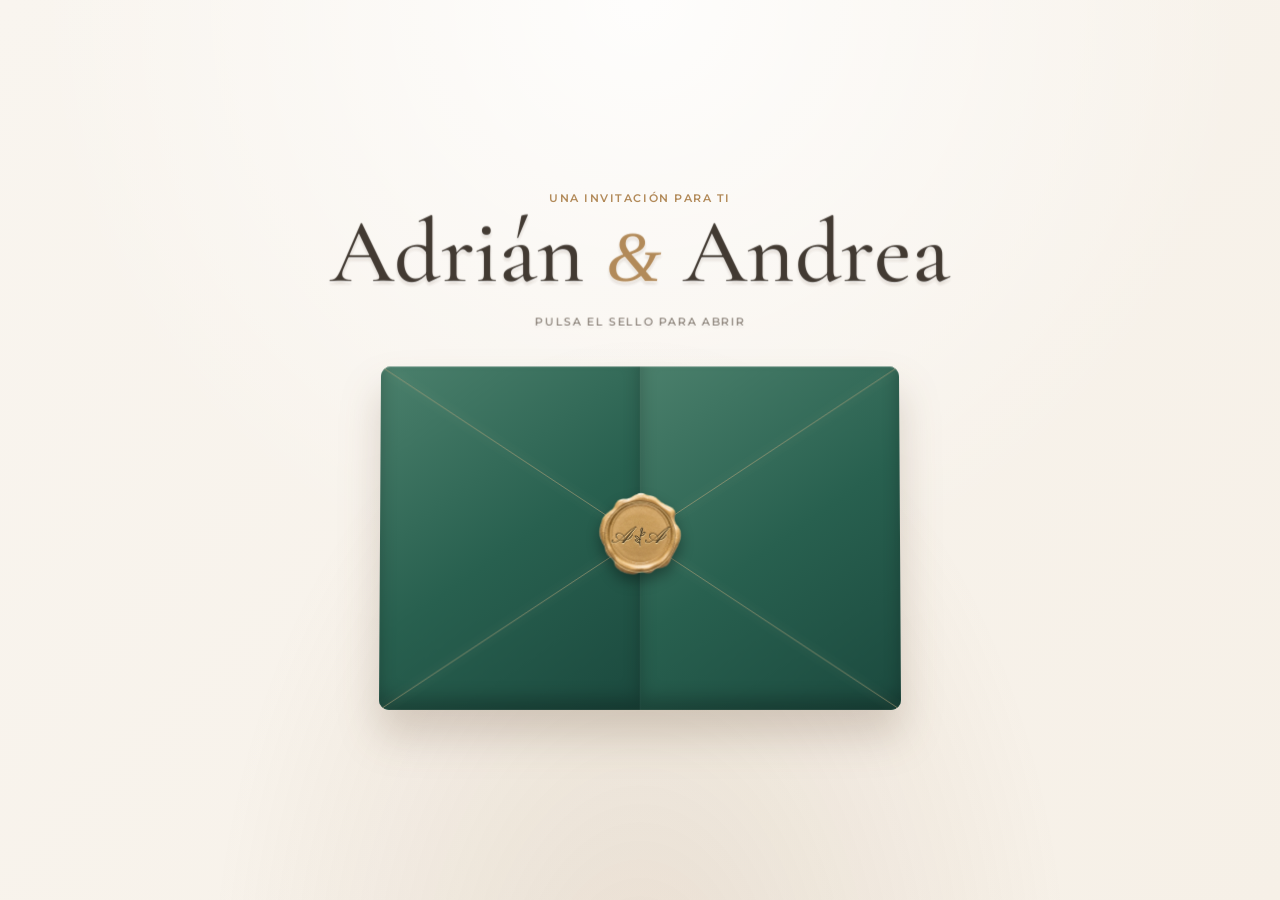
==== index.html @ 5a6606f4 "Invitación final con fotos no actualizadas. QR de fotos puesto" ====
<!doctype html>
<html lang="es">
<head>
  <meta charset="utf-8">
  <meta name="viewport" content="width=device-width, initial-scale=1">
  <meta name="theme-color" content="#f6f0e7">
  <title>Adrián &amp; Andrea · 6 de marzo de 2027</title>
  <link rel="preconnect" href="https://fonts.googleapis.com">
  <link rel="preconnect" href="https://fonts.gstatic.com" crossorigin>
  <link href="https://fonts.googleapis.com/css2?family=Cormorant+Garamond:ital,wght@0,400;0,500;0,600;0,700;1,500&family=Great+Vibes&family=Montserrat:wght@400;500;600&family=Pinyon+Script&display=swap" rel="stylesheet">
  <link rel="stylesheet" href="style.css">
</head>
<body>
  <main class="scene" id="scene">
    <header class="intro" aria-live="polite">
      <p class="eyebrow">Una invitación para ti</p>
      <h1>Adrián <span>&amp;</span> Andrea</h1>
      <p class="instruction" id="instruction">Pulsa el sello para abrir</p>
    </header>

    <!-- Carpeta de dos puertas: el sello es el control real de apertura. -->
    <div class="gatefold" id="envelope" aria-expanded="false" aria-label="Invitación de Adrián y Andrea">
      <article class="gate-card" aria-label="Invitación de boda">
        <p class="card-kicker">Nos casamos</p>
        <h2>Adrián <span>&amp;</span> Andrea</h2>
        <div class="card-rule" aria-hidden="true"></div>
        <p class="card-date">6 de marzo de 2027</p>
        <p class="card-note">Será un día muy especial<br>y nos encantará compartirlo contigo.</p>
      </article>

      <div class="gatefold-back" aria-hidden="true"></div>
      <div class="gate-door gate-door-left" aria-hidden="true">
        <svg class="gate-crease" viewBox="0 0 50 66" preserveAspectRatio="none">
          <path d="M0 0L50 33M0 66L50 33"></path>
        </svg>
      </div>
      <div class="gate-door gate-door-right" aria-hidden="true">
        <svg class="gate-crease" viewBox="0 0 50 66" preserveAspectRatio="none">
          <path d="M50 0L0 33M50 66L0 33"></path>
        </svg>
      </div>

      <button class="gate-seal" id="seal" type="button" aria-label="Romper el sello y abrir la invitación">
        <span class="seal-monogram" aria-label="A y A">
          <i>A</i>
          <svg class="seal-sprig" viewBox="0 0 24 32" aria-hidden="true">
            <path d="M12 29C10 20 13 10 16 3"></path>
            <path d="M12 20C7 20 5 17 4 14C8 14 10 16 12 20Z"></path>
            <path d="M13 14C18 14 20 11 20 8C16 8 14 10 13 14Z"></path>
            <path d="M11 25C7 25 5 23 4 20C8 20 10 22 11 25Z"></path>
            <path d="M14 9C12 6 13 3 15 1C17 4 16 7 14 9Z"></path>
          </svg>
          <i>A</i>
        </span>
      </button>
    </div>

    <button class="continue-button" id="continueButton" type="button" hidden>
      Ver invitación
    </button>
  </main>

  <!-- Contenido que aparece al terminar la apertura del sobre. -->
  <section class="details" id="details" hidden aria-hidden="true">
    <div class="details-photo-background" aria-hidden="true"></div>
    <header class="details-heading">
      <p class="section-kicker">6 de marzo de 2027</p>
      <h2>Nos har&iacute;a muy felices<br>compartir este d&iacute;a contigo</h2>
    </header>

    <section class="countdown-section" aria-label="Cuenta atr&aacute;s para la boda">
      <p class="section-kicker">Cuenta atr&aacute;s</p>
      <div class="countdown">
        <div><strong id="days">000</strong><span>d&iacute;as</span></div>
        <div><strong id="hours">00</strong><span>horas</span></div>
        <div><strong id="minutes">00</strong><span>minutos</span></div>
        <div><strong id="seconds">00</strong><span>segundos</span></div>
      </div>
    </section>

    <section class="event-section">
      <p class="section-kicker">El gran d&iacute;a</p>
      <h2>Un s&aacute;bado para recordar</h2>
      <ol class="timeline">
        <li><time>12:00</time><div><h3>Llegada de invitados</h3><p>Os recomendamos estar en el santuario con tiempo.</p></div></li>
        <li><time>12:30</time><div><h3>Ceremonia</h3><p>Santuario Nuestra Se&ntilde;ora de la Caridad, Illescas.</p></div></li>
        <li><time>14:00</time><div><h3>C&oacute;ctel y banquete</h3><p>Complejo Par&iacute;s, Illescas.</p></div></li>
        <li><time>22:00</time><div><h3>Fin de la celebraci&oacute;n</h3><p>Nos llevamos los mejores recuerdos.</p></div></li>
      </ol>
    </section>

    <section class="locations-section">
      <p class="section-kicker">D&oacute;nde nos vemos</p>
      <div class="location-grid">
        <article class="location-card">
          <span class="location-number">01</span>
          <h3>Ceremonia</h3>
          <p class="place">Santuario Nuestra Se&ntilde;ora de la Caridad</p>
          <p>C. Cardenal Cisneros, 3<br>45200 Illescas, Toledo</p>
          <a href="https://www.google.com/maps/place//data=!4m2!3m1!1s0xd41f11e8f13045d:0x89c8876a5970e82?sa=X&amp;ved=1t:8290&amp;ictx=111" target="_blank" rel="noopener noreferrer">Abrir en Google Maps <span aria-hidden="true">&rarr;</span></a>
        </article>
        <article class="location-card">
          <span class="location-number">02</span>
          <h3>C&oacute;ctel y banquete</h3>
          <p class="place">Complejo Par&iacute;s</p>
          <p>Ctra. Ugena, 8<br>45200 Illescas, Toledo</p>
          <a href="https://www.google.com/maps/place//data=!4m2!3m1!1s0xd41f1187c5673e5:0x2c06077ec1d171f0?sa=X&amp;ved=1t:8290&amp;ictx=111" target="_blank" rel="noopener noreferrer">Abrir en Google Maps <span aria-hidden="true">&rarr;</span></a>
        </article>
      </div>
    </section>

    <section class="stay-section">
      <p class="section-kicker">Para quedaros a dormir</p>
      <h2>El Complejo Par&iacute;s dispone de habitaciones</h2>
      <p>Si quer&eacute;is reservar, contactad directamente con el complejo e indicad que es para la boda de Adri&aacute;n y Andrea.</p>
    </section>

    <section class="rsvp-section">
      <p class="section-kicker">Confirmaci&oacute;n</p>
      <h2>&iquest;Contamos contigo?</h2>
      <p>Conf&iacute;rmanos tu asistencia y cu&eacute;ntanos cualquier alergia, intolerancia o necesidad de alojamiento.</p>
      <div class="rsvp-actions">
        <a href="https://forms.gle/CFGc7kCzJxE1Vfrf6" target="_blank" rel="noopener noreferrer">Confirmar asistencia <span aria-hidden="true">&rarr;</span></a>
      </div>
    </section>

    <section class="album-section" aria-label="&Aacute;lbum de fotos">
      <p class="section-kicker">&Aacute;lbum de fotos</p>
      <h2>Inmortalicemos cada momento</h2>
      <p class="album-lead">Escanea el c&oacute;digo o pulsa sobre &eacute;l para subir las fotos y v&iacute;deos que hagas durante la boda. Nos har&aacute; much&iacute;sima ilusi&oacute;n verlos.</p>
      <div class="album-camera" aria-hidden="true">
        <svg viewBox="0 0 64 48" role="img">
          <path d="M12 12h10l4-6h12l4 6h10a6 6 0 0 1 6 6v20a6 6 0 0 1-6 6H12a6 6 0 0 1-6-6V18a6 6 0 0 1 6-6Z"></path>
          <circle cx="32" cy="28" r="11"></circle>
          <path d="M32 34s-6.5-3.9-6.5-8.1c0-2 1.4-3.6 3.4-3.6c1.3 0 2.5.7 3.1 1.8c.7-1.1 1.8-1.8 3.2-1.8c1.9 0 3.3 1.6 3.3 3.6C38.5 30.1 32 34 32 34Z"></path>
        </svg>
      </div>
      <a class="album-qr" href="https://event.pics/FEAFeHmXrBQZ" target="_blank" rel="noopener noreferrer">
        <img src="assets/eventpics-qr.svg" alt="C&oacute;digo QR para subir fotos al &aacute;lbum de la boda">
      </a>
      <a class="album-link" href="https://event.pics/FEAFeHmXrBQZ" target="_blank" rel="noopener noreferrer">Abrir &aacute;lbum de fotos <span aria-hidden="true">&rarr;</span></a>
    </section>

    <footer class="details-footer">Adri&aacute;n <span>&amp;</span> Andrea</footer>
  </section>

  <script src="script.js"></script>
</body>
</html>
---- style.css ----
/*
  Invitación Adrián & Andrea
  La tarjeta está por debajo de la parte frontal del sobre cuando está cerrado.
  Esto evita que se vea el texto antes de abrirlo.
*/

:root {
  --ink: #423a32;
  --muted: #7f756b;
  --paper: #fffdf8;
  --background: #f6f0e7;
  --envelope: #e8d8c2;
  --envelope-light: #f0e4d3;
  --envelope-shadow: #d6bea1;
  --gold: #b28a59;
  --seal: #965545;
}

* { box-sizing: border-box; }

html { min-height: 100%; }

body {
  min-width: 320px;
  min-height: 100vh;
  margin: 0;
  overflow-x: hidden;
  color: var(--ink);
  font-family: "Montserrat", sans-serif;
  background:
    radial-gradient(circle at 50% 0%, rgba(255, 255, 255, .85), transparent 38rem),
    linear-gradient(135deg, #f9f5ef, var(--background));
}

/* Luz ambiental para que la composición no parezca plana. */
body::before {
  position: fixed;
  z-index: -1;
  inset: 0;
  pointer-events: none;
  content: "";
  background: radial-gradient(ellipse at 50% 115%, rgba(151, 112, 72, .15), transparent 48%);
}

.scene {
  min-height: 100vh;
  display: grid;
  place-items: center;
  align-content: center;
  gap: 2.25rem;
  padding: 3rem 1.5rem;
  text-align: center;
  perspective: 1500px;
}

.intro {
  transform-style: preserve-3d;
  transition: opacity .35s ease, transform .35s ease;
}

.eyebrow,
.instruction,
.card-kicker,
.card-date {
  letter-spacing: .14em;
  text-transform: uppercase;
}

.eyebrow {
  margin: 0 0 .7rem;
  color: var(--gold);
  font-size: .68rem;
  font-weight: 600;
}

h1, h2 {
  margin: 0;
  font-family: "Cormorant Garamond", Georgia, serif;
  font-weight: 500;
}

h1 {
  font-size: clamp(3rem, 8vw, 5.6rem);
  line-height: .9;
  transform: translateZ(24px);
  text-shadow: 0 1px 0 rgba(255,255,255,.9), 0 3px 3px rgba(78, 55, 33, .15);
}

/* Una & más limpia que la variante muy caligráfica de Cormorant. */
h1 span, h2 span {
  color: var(--gold);
  font-family: Georgia, serif;
  font-size: .78em;
  font-style: italic;
  font-weight: 500;
}

.instruction {
  min-height: 1.2em;
  margin: 1.25rem 0 0;
  color: var(--muted);
  font-size: .69rem;
  font-weight: 500;
  transform: translateZ(16px);
  text-shadow: 0 1px 0 rgba(255,255,255,.8), 0 2px 3px rgba(78, 55, 33, .1);
}

/* ---------- Sobre ---------- */

.envelope {
  --width: min(82vw, 480px);
  position: relative;
  display: block;
  width: var(--width);
  height: calc(var(--width) * .63);
  margin: 0;
  padding: 0;
  border: 0;
  border-radius: 0 0 12px 12px;
  /* Cerrado, recorta la tarjeta para que no asome por debajo. */
  overflow: hidden;
  cursor: pointer;
  perspective: 1100px;
  transform-style: preserve-3d;
  background: transparent;
  filter: drop-shadow(0 22px 17px rgba(91, 67, 43, .19));
  transform: rotateX(3deg) rotateY(-2deg);
  transition: transform .75s cubic-bezier(.2, .8, .2, 1), filter .45s ease;
  -webkit-tap-highlight-color: transparent;
}

.envelope:focus-visible { outline: 3px solid var(--gold); outline-offset: 10px; }

.envelope-back,
.envelope-front,
.envelope-flap {
  position: absolute;
  inset: 0;
  display: block;
}

.envelope-back {
  z-index: 1;
  overflow: hidden;
  border-radius: 8px 8px 12px 12px;
  background: linear-gradient(145deg, #f3e7d7, var(--envelope));
  box-shadow: inset 0 2px 1px rgba(255,255,255,.72), inset 0 -9px 18px rgba(137, 96, 56, .08);
  transform: translateZ(-2px);
}

/* Tarjeta: se oculta detrás de los pliegues frontales. */
.invitation-card {
  position: absolute;
  z-index: 2;
  left: 7%;
  bottom: 6%;
  display: grid;
  place-items: center;
  width: 86%;
  height: 87%;
  padding: 1.4rem 1rem;
  overflow: hidden;
  border: 1px solid rgba(178, 138, 89, .36);
  border-radius: 3px;
  background: var(--paper);
  box-shadow: 0 8px 15px rgba(83, 59, 36, .16), inset 0 1px 0 rgba(255,255,255,.9);
  /* La parte restante queda dentro del sobre hasta el primer clic. */
  transform: translateY(40%) translateZ(10px);
  transition: transform 1.05s cubic-bezier(.2, .8, .2, 1), box-shadow 1s ease;
}

.invitation-card::before,
.invitation-card::after {
  position: absolute;
  width: 115px;
  height: 115px;
  border: 1px solid rgba(178, 138, 89, .15);
  border-radius: 50%;
  content: "";
}

.invitation-card::before { top: -85px; left: -77px; }
.invitation-card::after { right: -77px; bottom: -85px; }

.card-kicker { margin: 0; color: var(--gold); font-family: "Montserrat", sans-serif; font-size: .53rem; font-weight: 600; text-shadow: 0 1px 0 rgba(255,255,255,.9), 0 1px 2px rgba(105, 76, 43, .14); }
.invitation-card h2 { font-size: clamp(1.8rem, 5vw, 2.6rem); line-height: .9; text-shadow: 0 1px 0 white, 0 2px 2px rgba(74, 48, 26, .16); }
.card-rule { width: 42px; height: 1px; background: var(--gold); }
.card-date { margin: 0; font-family: "Montserrat", sans-serif; font-size: .54rem; color: var(--ink); font-weight: 600; text-shadow: 0 1px 0 white, 0 1px 2px rgba(74, 48, 26, .12); }
.card-note { margin: 0; color: var(--muted); font-family: "Cormorant Garamond", Georgia, serif; font-size: .9rem; line-height: 1.1; text-shadow: 0 1px 0 white, 0 1px 2px rgba(74, 48, 26, .12); }

/*
  La parte frontal es una pieza completa: los dos pliegues son decorativos.
  Así la tarjeta aparece rectangular al salir, sin el triángulo blanco central.
*/
.envelope-front {
  z-index: 4;
  overflow: hidden;
  border-radius: 0 0 12px 12px;
  background: linear-gradient(145deg, #eddfcc, var(--envelope));
  box-shadow: inset 0 2px 1px rgba(255,255,255,.55), inset 0 -8px 15px rgba(128, 88, 51, .08);
  transform: translateZ(3px);
}

.envelope-front::before,
.envelope-front::after {
  position: absolute;
  inset: 0;
  content: "";
}

.envelope-front::before {
  background: linear-gradient(145deg, #f8edde 0%, #ead6bd 54%, #d6b993 100%);
  clip-path: polygon(0 0, 50% 57%, 0 100%);
}

.envelope-front::after {
  background: linear-gradient(215deg, #f6e8d7 0%, #e8cfb0 54%, #d2b38d 100%);
  clip-path: polygon(100% 0, 50% 57%, 100% 100%);
}

.envelope-flap {
  z-index: 5;
  height: 58%;
  transform-origin: top center;
  transform: translateZ(5px) rotateX(0deg);
  border-radius: 8px 8px 0 0;
  background: linear-gradient(135deg, #f1e2d0, #e1cab0);
  box-shadow: inset 0 2px 1px rgba(255,255,255,.5), 0 5px 7px rgba(123, 82, 44, .08);
  clip-path: polygon(0 0, 100% 0, 50% 100%);
  transition: transform .75s cubic-bezier(.2, .8, .2, 1), z-index 0s linear .75s;
  backface-visibility: hidden;
}

.wax-seal {
  position: absolute;
  z-index: 6;
  left: 50%;
  top: 50%;
  display: grid;
  place-items: center;
  width: clamp(48px, 12vw, 64px);
  aspect-ratio: 1;
  border: 3px solid rgba(255, 231, 202, .32);
  border-radius: 49% 51% 47% 53% / 52% 44% 56% 48%;
  color: #ffe8cb;
  font-family: "Cormorant Garamond", Georgia, serif;
  font-size: clamp(1.1rem, 3vw, 1.45rem);
  font-weight: 600;
  line-height: .64;
  text-shadow: 0 1px 0 rgba(79, 30, 25, .4);
  background: radial-gradient(circle at 30% 25%, rgba(255, 205, 178, .42) 0 3%, transparent 17%), radial-gradient(circle at 68% 77%, rgba(86, 31, 27, .25) 0 4%, transparent 20%), radial-gradient(circle at 35% 24%, #ca806e, var(--seal) 57%, #74362f);
  box-shadow: 0 8px 10px rgba(73, 39, 30, .24), 0 2px 0 rgba(255, 211, 186, .32) inset, 0 -3px 4px rgba(78, 28, 24, .28);
  transform: translate(-50%, -5%) translateZ(12px);
  transition: opacity .25s ease, transform .45s cubic-bezier(.2, .8, .2, 1);
}

.wax-seal::before { position: absolute; inset: 6px; border: 1px dashed rgba(255, 229, 201, .38); border-radius: inherit; content: ""; }
.wax-seal span { position: relative; z-index: 1; display: block; font-family: Georgia, serif; font-size: .8em; font-style: italic; line-height: .56; }

/* ---------- Estado abierto ---------- */

.envelope.is-open { cursor: default; overflow: visible; }
.envelope.is-open .wax-seal {
  /* El lacre sigue presente: parece roto/desplazado, no desaparecido. */
  opacity: .88;
  transform: translate(-50%, -5%) translateZ(12px) scale(.78) rotate(-12deg);
  pointer-events: none;
}

/* La solapa se retira con discrecion para no competir con la carta. */
.envelope.is-open .envelope-flap {
  z-index: 1;
  height: 60%;
  opacity: .72;
  /* Solapa doblada hacia atras, visible a ambos lados de la carta. */
  clip-path: polygon(0 100%, 100% 100%, 50% 0);
  transform: translateY(-48%) translateZ(-2px);
  box-shadow: inset 0 -2px 1px rgba(255,255,255,.5), 0 -5px 9px rgba(123, 82, 44, .12);
}
.envelope.is-open .invitation-card {
  /* Solo asoma: la parte inferior continua dentro del sobre. */
  transform: translateY(-74%) translateZ(10px) scale(.88);
  transform-origin: bottom center;
  box-shadow: 0 20px 28px rgba(83, 59, 36, .2);
}

/* Al abrir, los nombres de portada dejan espacio a la invitación. */
.scene.is-opening .intro {
  opacity: 0;
  transform: translateY(-18px);
  pointer-events: none;
}

.scene.is-opening .envelope {
  transform: translateY(clamp(.5rem, 2vh, 1.25rem)) rotateX(1deg) rotateY(0deg);
}

.continue-button {
  padding: .9rem 1.35rem;
  border: 1px solid var(--gold);
  border-radius: 999px;
  color: var(--ink);
  font: 600 .66rem/1 "Montserrat", sans-serif;
  letter-spacing: .12em;
  text-transform: uppercase;
  cursor: pointer;
  background: rgba(255, 253, 248, .7);
  transition: color .2s ease, background .2s ease, transform .2s ease;
}

.continue-button:hover { color: white; background: var(--gold); transform: translateY(-2px); }
.continue-button:focus-visible { outline: 3px solid var(--gold); outline-offset: 4px; }

/* Al pulsar el botón final se puede volver a cerrar para repetir la animación. */
.scene.show-card .intro { opacity: 0; transform: translateY(-12px); pointer-events: none; }
.scene.show-card { gap: .4rem; }
.scene.show-card .envelope { transform: translateY(clamp(.5rem, 2vh, 1.25rem)) rotateX(1deg) scale(1.02); }

@media (hover: hover) {
  .envelope:hover {
    filter: drop-shadow(0 30px 22px rgba(91, 67, 43, .25));
    transform: translateY(-7px) rotateX(5deg) rotateY(-4deg);
  }

  .scene.is-opening .envelope:hover {
    transform: translateY(calc(clamp(.5rem, 2vh, 1.25rem) - 4px)) rotateX(2deg) rotateY(-1deg);
  }
}

@media (max-width: 520px) {
  .scene { gap: 1.8rem; padding: 2.4rem 1rem; }
  .instruction { margin-top: 1rem; }
  .invitation-card { padding: 1rem .6rem; }
  .card-note { font-size: .75rem; }
}

@media (prefers-reduced-motion: reduce) {
  *, *::before, *::after { scroll-behavior: auto !important; transition-duration: .01ms !important; animation-duration: .01ms !important; }
}

/* ---------- Invitación completa ---------- */

.details {
  --details-photo: url("assets/foto-prueba-playa.jpeg");
  --details-photo-position: center 62%;
  position: relative;
  isolation: isolate;
  width: min(100%, 980px);
  margin: 0 auto;
  padding: 4.5rem 1.5rem 2rem;
  color: #fffdf8;
  text-align: center;
  animation: details-in .7s ease both;
}

.details[hidden] { display: none; }

.details-photo-background {
  position: sticky;
  z-index: 0;
  top: 0;
  width: 100vw;
  height: 100svh;
  margin: 0 calc(50% - 50vw) -100svh;
  background-image:
    linear-gradient(to bottom, rgba(18, 30, 26, .56), rgba(18, 30, 26, .33) 34%, rgba(18, 30, 26, .72)),
    var(--details-photo);
  background-position: center, var(--details-photo-position);
  background-repeat: no-repeat;
  background-size: cover;
}

.details > :not(.details-photo-background) {
  position: relative;
  z-index: 1;
}

.details-heading,
.countdown-section,
.event-section,
.locations-section,
.stay-section,
.album-section,
.rsvp-section {
  margin: 0 auto;
  padding: clamp(3rem, 8vw, 6rem) 0;
}

.section-kicker {
  margin: 0 0 .9rem;
  color: #f2ddbd;
  font: 600 .65rem/1 "Montserrat", sans-serif;
  letter-spacing: .17em;
  text-transform: uppercase;
  text-shadow: 0 2px 6px rgba(0,0,0,.55);
}

.details h2 {
  font: 500 clamp(2.35rem, 7vw, 4.3rem)/.92 "Cormorant Garamond", Georgia, serif;
  text-shadow: 0 2px 10px rgba(0,0,0,.62);
}

.countdown-section {
  border-top: 1px solid rgba(255, 253, 248, .42);
  border-bottom: 1px solid rgba(255, 253, 248, .42);
}

.countdown {
  display: grid;
  grid-template-columns: repeat(4, 1fr);
  gap: .75rem;
  max-width: 720px;
  margin: 2.1rem auto 0;
}

.countdown div {
  padding: .5rem;
  border-right: 1px solid rgba(255, 253, 248, .35);
}

.countdown div:last-child { border-right: 0; }
.countdown strong { display: block; font: 500 clamp(2rem, 8vw, 4.4rem)/1 "Cormorant Garamond", Georgia, serif; text-shadow: 0 2px 8px rgba(0, 0, 0, .55); }
.countdown span { display: block; margin-top: .4rem; color: rgba(255,253,248,.82); font: 600 .58rem/1 "Montserrat", sans-serif; letter-spacing: .12em; text-transform: uppercase; }

.timeline {
  position: relative;
  max-width: 660px;
  margin: 2.6rem auto 0;
  padding: 0;
  text-align: left;
  list-style: none;
}

.timeline::before {
  position: absolute;
  top: 1.45rem;
  bottom: 1.45rem;
  left: 5.25rem;
  width: 1px;
  background: rgba(255,253,248,.48);
  content: "";
}

.timeline li {
  position: relative;
  display: grid;
  grid-template-columns: 4.2rem 1fr;
  gap: 2rem;
  padding: 0 0 2.4rem;
}

.timeline li:last-child { padding-bottom: 0; }
.timeline time { position: relative; z-index: 1; color: #f2ddbd; font: 600 .78rem/1 "Montserrat", sans-serif; letter-spacing: .08em; padding-top: .36rem; text-shadow: 0 2px 6px rgba(0,0,0,.55); }
.timeline time::after { position: absolute; top: .3rem; right: -1.44rem; width: .68rem; height: .68rem; border: 3px solid rgba(20, 34, 29, .85); border-radius: 50%; background: #f2ddbd; box-shadow: 0 2px 5px rgba(0, 0, 0, .38); content: ""; }
.timeline h3, .location-card h3 { margin: 0 0 .35rem; font: 500 clamp(1.6rem, 4vw, 2rem)/1 "Cormorant Garamond", Georgia, serif; }
.timeline p, .location-card p, .stay-section > p, .rsvp-section > p { margin: 0; color: rgba(255,253,248,.88); font: 400 1rem/1.55 "Cormorant Garamond", Georgia, serif; text-shadow: 0 2px 8px rgba(0,0,0,.55); }

.locations-section { max-width: 900px; }
.location-grid { display: grid; grid-template-columns: repeat(2, 1fr); gap: 1.25rem; margin-top: 2.2rem; }
.location-card {
  position: relative;
  overflow: hidden;
  min-height: 250px;
  padding: 2rem;
  border: 1px solid rgba(255,253,248,.38);
  border-radius: 5px;
  background: rgba(20, 34, 29, .42);
  box-shadow: 0 12px 24px rgba(0, 0, 0, .22), inset 0 1px 0 rgba(255,255,255,.22);
  text-align: left;
  transform: translateZ(8px);
}

.location-card::after { position: absolute; right: -2.5rem; bottom: -2.5rem; width: 9rem; height: 9rem; border: 1px solid rgba(178, 138, 89, .18); border-radius: 50%; content: ""; }
.location-number { display: block; margin-bottom: 2.2rem; color: var(--gold); font: 600 .62rem/1 "Montserrat", sans-serif; letter-spacing: .15em; }
.location-card .place { margin-bottom: .8rem; color: #fffdf8; font-size: 1.25rem; }
.location-card a { position: absolute; bottom: 2rem; color: #f2ddbd; font: 600 .62rem/1 "Montserrat", sans-serif; letter-spacing: .1em; text-decoration: none; text-transform: uppercase; }
.location-card a span { padding-left: .25rem; font-size: 1rem; }

.stay-section, .rsvp-section { max-width: 740px; }
.stay-section { border-top: 1px solid rgba(255,253,248,.42); }
.stay-section > p, .rsvp-section > p { max-width: 550px; margin: 1.4rem auto 0; font-size: 1.25rem; }

.rsvp-section { border-top: 1px solid rgba(255,253,248,.42); }
.rsvp-actions { display: flex; flex-wrap: wrap; justify-content: center; gap: .8rem; margin-top: 2rem; }
.rsvp-actions a { padding: 1rem 1.35rem; border: 1px solid #f2ddbd; border-radius: 999px; color: #fffdf8; font: 600 .69rem/1 "Montserrat", sans-serif; letter-spacing: .12em; text-decoration: none; transition: background .2s ease, color .2s ease, transform .2s ease; }
.rsvp-actions a:hover { color: #2f4e41; background: #f2ddbd; transform: translateY(-2px); }

.album-section {
  max-width: 650px;
  border-top: 1px solid rgba(255,253,248,.42);
}

.album-lead {
  max-width: 560px;
  margin: 1.35rem auto 1.5rem;
  color: rgba(255,253,248,.9);
  font: 400 1.22rem/1.45 "Cormorant Garamond", Georgia, serif;
  text-shadow: 0 2px 8px rgba(0,0,0,.55);
}

.album-camera {
  width: 58px;
  margin: 0 auto 1.25rem;
  color: #f2ddbd;
  filter: drop-shadow(0 2px 5px rgba(0,0,0,.45));
}

.album-camera svg {
  display: block;
  width: 100%;
  height: auto;
  fill: none;
  stroke: currentColor;
  stroke-linecap: round;
  stroke-linejoin: round;
  stroke-width: 2;
}

.album-qr {
  display: flex;
  width: fit-content;
  margin: 0 auto;
  padding: .9rem;
  border: 1px solid rgba(242,221,189,.9);
  border-radius: 1.25rem;
  background: rgba(250,246,238,.9);
  box-shadow: 0 15px 30px rgba(0,0,0,.22), inset 0 0 0 5px rgba(37,78,65,.12);
  backdrop-filter: blur(5px);
  transition: transform .2s ease, box-shadow .2s ease;
}

.album-qr:hover { transform: translateY(-3px) rotate(-1deg); box-shadow: 0 20px 34px rgba(0,0,0,.28), inset 0 0 0 5px rgba(37,78,65,.15); }
.album-qr img { display: block; width: min(52vw, 210px); height: auto; mix-blend-mode: multiply; }

.album-link {
  display: block;
  width: fit-content;
  margin: 1.4rem auto 0;
  padding: .92rem 1.15rem;
  border: 1px solid #f2ddbd;
  border-radius: 999px;
  color: #fffdf8;
  font: 600 .67rem/1 "Montserrat", sans-serif;
  letter-spacing: .12em;
  text-decoration: none;
  text-transform: uppercase;
  transition: background-color .2s ease, color .2s ease, transform .2s ease;
}

.album-link span { padding-left: .25rem; font-size: 1rem; }
.album-link:hover { background: #f2ddbd; color: #263328; transform: translateY(-2px); }

.details-footer { padding: 2rem 0 1rem; color: #fffdf8; font: 500 clamp(2.4rem, 7vw, 4rem)/1 "Cormorant Garamond", Georgia, serif; text-shadow: 0 2px 10px rgba(0,0,0,.58); }
.details-footer span { color: #f2ddbd; font-family: Georgia, serif; font-size: .75em; font-style: italic; }

@keyframes details-in { from { opacity: 0; transform: translateY(24px); } to { opacity: 1; transform: translateY(0); } }

@media (max-width: 600px) {
  .details { padding-inline: 1.15rem; }
  .countdown { gap: 0; }
  .countdown strong { font-size: 2.25rem; }
  .countdown span { font-size: .46rem; letter-spacing: .06em; }
  .timeline::before { left: 4.35rem; }
  .timeline li { grid-template-columns: 3.3rem 1fr; gap: 1.5rem; }
  .timeline time::after { right: -1.2rem; }
  .location-grid { grid-template-columns: 1fr; }
}

@media (min-aspect-ratio: 1/1) {
  .details {
    --details-photo: url("assets/foto-prueba-mirada.jpeg");
    --details-photo-position: center center;
  }
}

/* ---------- Nuevo sobre: carpeta de doble puerta ---------- */

.gatefold {
  --gate-width: min(84vw, 520px);
  position: relative;
  width: var(--gate-width);
  height: calc(var(--gate-width) * .66);
  margin: 0;
  perspective: 1400px;
  transform: rotateX(2deg);
  transform-style: preserve-3d;
  filter: drop-shadow(0 25px 20px rgba(86, 57, 32, .2));
  transition: transform .85s cubic-bezier(.2, .8, .2, 1), filter .45s ease;
}

.gatefold-back {
  position: absolute;
  z-index: 0;
  inset: 0;
  border: 1px solid rgba(220, 232, 215, .2);
  border-radius: 10px;
  background: linear-gradient(135deg, #3d7562, #173c33);
  box-shadow: inset 0 2px 1px rgba(255,255,255,.14), inset 0 -14px 20px rgba(0, 0, 0, .28);
}

.gate-card {
  position: absolute;
  z-index: 1;
  inset: 6.5%;
  display: grid;
  place-items: center;
  padding: 1.4rem 1rem;
  overflow: hidden;
  border: 1px solid rgba(178, 138, 89, .36);
  border-radius: 4px;
  background: var(--paper);
  box-shadow: 0 10px 16px rgba(77, 52, 29, .18), inset 0 1px 0 white;
  transform: translateZ(4px) scale(.96);
  transition: transform .9s cubic-bezier(.2, .8, .2, 1), box-shadow .9s ease;
}

.gate-card::before,
.gate-card::after {
  position: absolute;
  z-index: 0;
  top: 8%;
  bottom: 8%;
  width: 33%;
  height: auto;
  border: 0;
  border-radius: 0;
  opacity: .94;
  background-image: url("assets/botanical-sprigs.png");
  background-repeat: no-repeat;
  background-size: 200% 100%;
  content: "";
}

.gate-card::before { left: 0; background-position: left center; }
.gate-card::after { right: 0; background-position: right center; }
.gate-card .card-kicker { margin: 0; color: var(--gold); font: 600 .53rem/1 "Montserrat", sans-serif; letter-spacing: .14em; text-transform: uppercase; }
.gate-card > * { position: relative; z-index: 1; }
.gate-card h2 { width: 100%; margin: 0; font: 500 clamp(1.85rem, 4.8vw, 2.7rem)/.9 "Cormorant Garamond", Georgia, serif; text-shadow: 0 1px 0 white, 0 2px 2px rgba(74, 48, 26, .14); }
.gate-card .card-date { margin: 0; color: var(--ink); font: 600 .54rem/1 "Montserrat", sans-serif; letter-spacing: .14em; text-transform: uppercase; }
.gate-card .card-note { max-width: 68%; margin: 0; color: var(--muted); font: 400 1rem/1.1 "Cormorant Garamond", Georgia, serif; }

.gate-door {
  position: absolute;
  z-index: 2;
  top: 0;
  bottom: 0;
  width: 50%;
  overflow: hidden;
  backface-visibility: hidden;
  background: linear-gradient(145deg, #4b806c 0%, #28604f 52%, #1b493e 100%);
  box-shadow: inset 0 1px 1px rgba(255,255,255,.16), inset 0 -12px 17px rgba(0, 0, 0, .24);
  transition: transform .95s cubic-bezier(.2, .8, .2, 1), box-shadow .7s ease;
}

.gate-door::before {
  display: none;
}

.gate-crease {
  display: block;
  width: 100%;
  height: 100%;
  overflow: visible;
}

.gate-crease path {
  fill: none;
  stroke: rgba(192, 169, 126, .58);
  stroke-linecap: round;
  stroke-width: .18;
  filter: drop-shadow(0 0 1px rgba(240, 234, 211, .7));
}

.gate-door span {
  position: absolute;
  inset: 0;
  width: auto;
  height: auto;
  background: none;
  box-shadow: none;
  transform: none;
}

.gate-door span::before,
.gate-door span::after {
  position: absolute;
  top: 50%;
  height: 1px;
  content: "";
  background: rgba(192, 169, 126, .52);
  box-shadow: 0 0 1px rgba(240, 234, 211, .75);
}

.gate-door-left {
  left: 0;
  border-radius: 10px 0 0 10px;
  transform-origin: left center;
}

.gate-door-left span::before {
  right: 0;
  width: 123%;
  transform-origin: right center;
  transform: rotate(-33deg);
}

.gate-door-left span::after {
  right: 0;
  width: 126%;
  transform-origin: right center;
  transform: rotate(31deg);
}

.gate-door-right {
  right: 0;
  border-radius: 0 10px 10px 0;
  transform-origin: right center;
}

.gate-door-right span::before {
  left: 0;
  width: 123%;
  transform-origin: left center;
  transform: rotate(33deg);
}

.gate-door-right span::after {
  left: 0;
  width: 126%;
  transform-origin: left center;
  transform: rotate(-31deg);
}

.gate-seal {
  position: absolute;
  z-index: 4;
  left: 50%;
  top: 50%;
  display: block;
  width: clamp(86px, 16.5vw, 112px);
  aspect-ratio: 1;
  padding: 0;
  border: 0;
  border-radius: 0;
  color: #4b3d26;
  cursor: pointer;
  font: 400 1rem/1 "Cormorant Garamond", Georgia, serif;
  text-shadow: 0 1px 0 rgba(253, 228, 172, .86), 0 -1px 0 rgba(86, 64, 30, .45), 1px 1px 1px rgba(96, 70, 32, .18);
  background: url("assets/wax-seal-realistic.png") center / contain no-repeat;
  box-shadow: none;
  filter: drop-shadow(0 7px 7px rgba(0, 0, 0, .34));
  transform: translate(-50%, -50%) translateZ(24px);
  transition: opacity .35s ease, transform .7s cubic-bezier(.2, .8, .2, 1);
}

.gate-seal::before {
  position: absolute;
  z-index: 1;
  top: 17%;
  left: 50%;
  width: 61%;
  height: 61%;
  content: "";
  border: 1px solid rgba(93, 66, 30, .45);
  border-radius: 50%;
  box-shadow: inset 0 1px 1px rgba(255, 231, 178, .65), 0 1px 0 rgba(255, 231, 178, .58);
  transform: translateX(-50%);
}

.seal-monogram {
  position: absolute;
  z-index: 1;
  top: 50%;
  left: 50%;
  display: grid;
  grid-template-columns: 1fr .48fr 1fr;
  align-items: center;
  justify-content: center;
  width: 66%;
  color: #4b3d26;
  font: 400 clamp(1.46rem, 3.65vw, 1.78rem)/.68 "Pinyon Script", cursive;
  letter-spacing: -.06em;
  text-shadow: 0 1px 0 rgba(254, 228, 171, .98), 0 -1px 0 rgba(85, 61, 27, .66), 1px 1px 1px rgba(91, 65, 29, .22);
  transform: translate(-50%, -50%) scale(.84);
}

.seal-monogram i,
.seal-sprig { display: block; margin: 0; text-align: center; }

.seal-monogram i {
  font-style: normal;
  transform: translateY(-.03em);
}

.seal-monogram i:last-child {
  transform: translate(-7px, -.03em);
}

.seal-sprig {
  width: 18px;
  height: 25px;
  justify-self: center;
  overflow: visible;
  fill: rgba(81, 59, 27, .28);
  stroke: #4b3d26;
  stroke-linecap: round;
  stroke-linejoin: round;
  stroke-width: 1.3;
  filter: drop-shadow(0 1px 0 rgba(254, 228, 171, .9));
  transform: translateY(-1px);
}
.gate-seal:focus-visible { outline: 3px solid var(--gold); outline-offset: 8px; }

.gatefold.is-open { transform: rotateX(0deg) scale(1.02); filter: drop-shadow(0 30px 24px rgba(86, 57, 32, .25)); }
.gatefold.is-open .gate-door-left { transform: rotateY(-108deg); box-shadow: none; }
.gatefold.is-open .gate-door-right { transform: rotateY(108deg); box-shadow: none; }
.gatefold.is-open .gate-seal { opacity: 0; transform: translate(-50%, -50%) translateZ(24px) scale(.25) rotate(18deg); pointer-events: none; }
.gatefold.is-open .gate-card { transform: translateZ(32px) scale(1.03); box-shadow: 0 22px 30px rgba(77, 52, 29, .23), inset 0 1px 0 white; }

@media (hover: hover) {
  .gatefold:not(.is-open):hover { transform: translateY(-5px) rotateX(4deg) rotateY(-2deg); }
  .gate-seal:hover { transform: translate(-50%, -50%) translateZ(28px) scale(1.06); }
}

@media (max-width: 520px) {
  .gate-card { padding: 1rem .6rem; }
  .gate-card h2 { font-size: 2rem; }
  .gate-card .card-note { font-size: .82rem; }
}
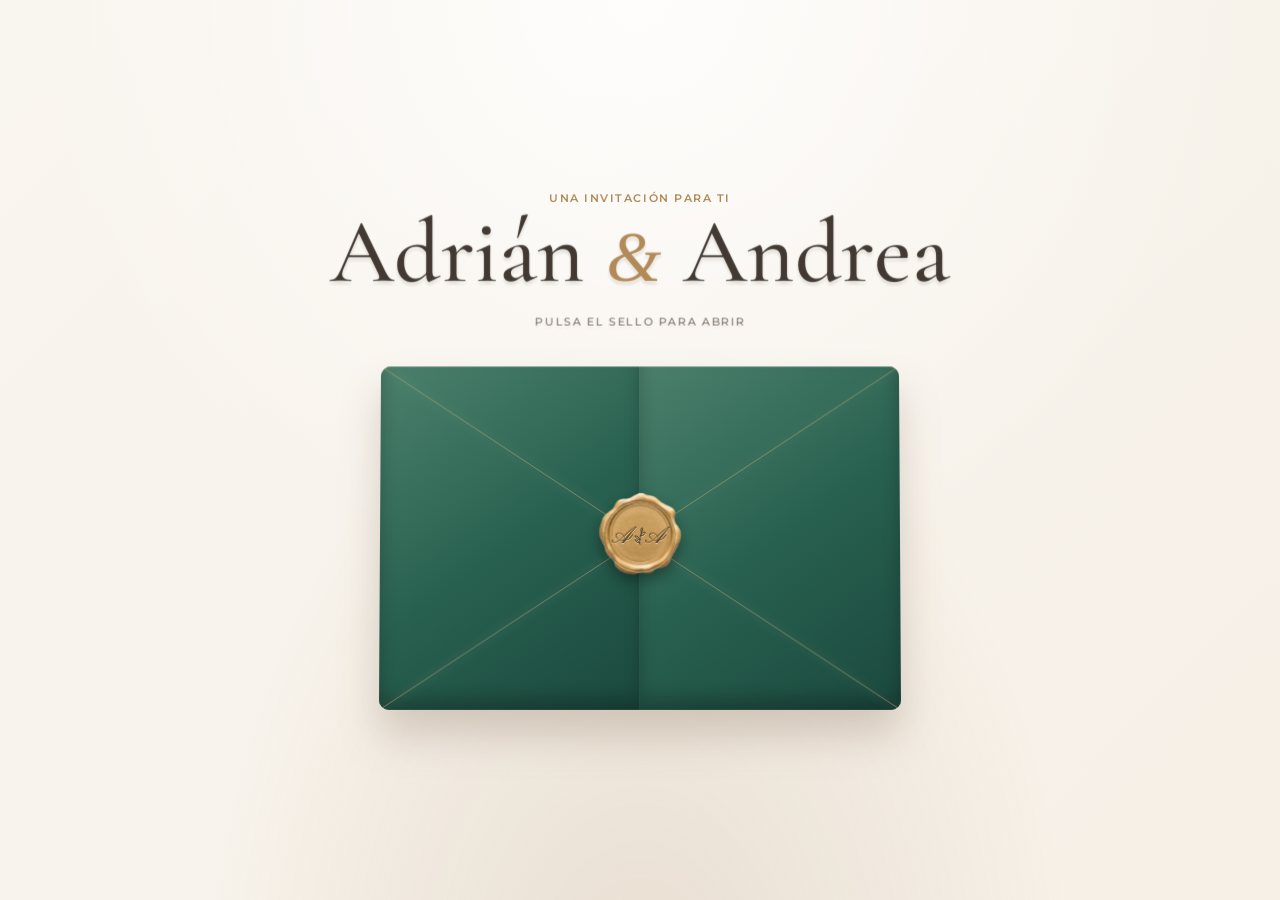
==== commit d1e91773: "Versión final a falta de cambiar la foto" ====
--- a/index.html
+++ b/index.html
@@ -5,6 +5,15 @@
   <meta name="viewport" content="width=device-width, initial-scale=1">
   <meta name="theme-color" content="#f6f0e7">
   <title>Adrián &amp; Andrea · 6 de marzo de 2027</title>
+  <meta name="description" content="Adri&aacute;n y Andrea se casan el 6 de marzo de 2027 en Illescas.">
+  <meta property="og:type" content="website">
+  <meta property="og:locale" content="es_ES">
+  <meta property="og:title" content="Adri&aacute;n &amp; Andrea &middot; 6 de marzo de 2027">
+  <meta property="og:description" content="Nos har&iacute;a muy felices compartir este d&iacute;a contigo.">
+  <meta property="og:image" content="https://adolme92.github.io/Boda/assets/foto-prueba-mirada.jpeg">
+  <meta property="og:image:alt" content="Adri&aacute;n y Andrea">
+  <meta property="og:url" content="https://adolme92.github.io/Boda/">
+  <meta name="twitter:card" content="summary_large_image">
   <link rel="preconnect" href="https://fonts.googleapis.com">
   <link rel="preconnect" href="https://fonts.gstatic.com" crossorigin>
   <link href="https://fonts.googleapis.com/css2?family=Cormorant+Garamond:ital,wght@0,400;0,500;0,600;0,700;1,500&family=Great+Vibes&family=Montserrat:wght@400;500;600&family=Pinyon+Script&display=swap" rel="stylesheet">
@@ -84,7 +93,8 @@
       <ol class="timeline">
         <li><time>12:00</time><div><h3>Llegada de invitados</h3><p>Os recomendamos estar en el santuario con tiempo.</p></div></li>
         <li><time>12:30</time><div><h3>Ceremonia</h3><p>Santuario Nuestra Se&ntilde;ora de la Caridad, Illescas.</p></div></li>
-        <li><time>14:00</time><div><h3>C&oacute;ctel y banquete</h3><p>Complejo Par&iacute;s, Illescas.</p></div></li>
+        <li><time>14:00</time><div><h3>Recepci&oacute;n de invitados</h3><p>Os recibiremos en el Complejo Par&iacute;s.</p></div></li>
+        <li><time>14:30</time><div><h3>C&oacute;ctel y banquete</h3><p>Empezamos la celebraci&oacute;n en el Complejo Par&iacute;s, Illescas.</p></div></li>
         <li><time>22:00</time><div><h3>Fin de la celebraci&oacute;n</h3><p>Nos llevamos los mejores recuerdos.</p></div></li>
       </ol>
     </section>
@@ -93,6 +103,9 @@
       <p class="section-kicker">D&oacute;nde nos vemos</p>
       <div class="location-grid">
         <article class="location-card">
+          <figure class="location-photo">
+            <img src="assets/santuario-caridad-illescas.jpg" alt="Entrada del Santuario Nuestra Señora de la Caridad">
+          </figure>
           <span class="location-number">01</span>
           <h3>Ceremonia</h3>
           <p class="place">Santuario Nuestra Se&ntilde;ora de la Caridad</p>
@@ -100,13 +113,38 @@
           <a href="https://www.google.com/maps/place//data=!4m2!3m1!1s0xd41f11e8f13045d:0x89c8876a5970e82?sa=X&amp;ved=1t:8290&amp;ictx=111" target="_blank" rel="noopener noreferrer">Abrir en Google Maps <span aria-hidden="true">&rarr;</span></a>
         </article>
         <article class="location-card">
+          <figure class="location-photo">
+            <img src="assets/complejo-paris-illescas.jpg" alt="Entrada del Complejo París">
+          </figure>
           <span class="location-number">02</span>
           <h3>C&oacute;ctel y banquete</h3>
           <p class="place">Complejo Par&iacute;s</p>
           <p>Ctra. Ugena, 8<br>45200 Illescas, Toledo</p>
+          <p class="location-note">Parking disponible para invitados.</p>
           <a href="https://www.google.com/maps/place//data=!4m2!3m1!1s0xd41f1187c5673e5:0x2c06077ec1d171f0?sa=X&amp;ved=1t:8290&amp;ictx=111" target="_blank" rel="noopener noreferrer">Abrir en Google Maps <span aria-hidden="true">&rarr;</span></a>
         </article>
       </div>
+
+      <aside class="walk-map" aria-label="Ruta a pie entre el santuario y el Complejo París">
+        <div class="walk-map-copy">
+          <p class="walk-map-kicker">Todo muy cerca</p>
+          <h3>Del Santuario al Complejo Par&iacute;s</h3>
+          <p>Ambos espacios est&aacute;n separados por solo 850 metros, unos 10 minutos a pie.</p>
+          <strong>850 m <span>&middot;</span> 10 min a pie</strong>
+          <p class="walk-map-note">Debido a que la zona del Santuario es peatonal y el aparcamiento cercano es limitado, os recomendamos dejar el coche en el Complejo Par&iacute;s y realizar el trayecto andando.<br><br>Si alguien necesita ayuda para desplazarse, puede indic&aacute;rnoslo en el formulario de asistencia.</p>
+        </div>
+        <svg class="walk-map-route" viewBox="0 0 420 180" role="img" aria-label="Ruta a pie entre los dos lugares">
+          <path class="map-street street-one" d="M18 28C85 46 103 84 155 82S244 33 293 54S339 133 404 146"></path>
+          <path class="map-street street-two" d="M33 153C78 111 130 128 171 143S254 159 299 118S337 60 391 34"></path>
+          <path class="map-street street-three" d="M78 8C96 64 124 75 185 107S256 111 327 162"></path>
+          <path class="map-route" d="M63 140C94 115 119 106 153 110S202 124 232 101S278 64 333 47"></path>
+          <circle class="map-pin map-pin-start" cx="63" cy="140" r="10"></circle>
+          <circle class="map-pin map-pin-end" cx="333" cy="47" r="10"></circle>
+          <circle class="map-pin-center" cx="200" cy="117" r="4"></circle>
+        </svg>
+        <div class="walk-map-label walk-map-label-start"><span>01</span>Santuario</div>
+        <div class="walk-map-label walk-map-label-end"><span>02</span>Complejo Par&iacute;s</div>
+      </aside>
     </section>
 
     <section class="stay-section">
@@ -118,7 +156,8 @@
     <section class="rsvp-section">
       <p class="section-kicker">Confirmaci&oacute;n</p>
       <h2>&iquest;Contamos contigo?</h2>
-      <p>Conf&iacute;rmanos tu asistencia y cu&eacute;ntanos cualquier alergia, intolerancia o necesidad de alojamiento.</p>
+      <p>Conf&iacute;rmanos tu asistencia y cu&eacute;ntanos cualquier alergia, intolerancia o men&uacute; especial. Prometemos que nadie se quede sin postre.</p>
+      <p class="rsvp-deadline">Por favor, conf&iacute;rmanoslo lo antes posible.</p>
       <div class="rsvp-actions">
         <a href="https://forms.gle/CFGc7kCzJxE1Vfrf6" target="_blank" rel="noopener noreferrer">Confirmar asistencia <span aria-hidden="true">&rarr;</span></a>
       </div>
--- a/style.css
+++ b/style.css
@@ -341,8 +341,8 @@
 /* ---------- Invitación completa ---------- */
 
 .details {
-  --details-photo: url("assets/foto-prueba-playa.jpeg");
-  --details-photo-position: center 62%;
+  --details-photo: url("assets/foto-prueba-mirada.jpeg");
+  --details-photo-position: center 40%;
   position: relative;
   isolation: isolate;
   width: min(100%, 980px);
@@ -468,19 +468,101 @@
   box-shadow: 0 12px 24px rgba(0, 0, 0, .22), inset 0 1px 0 rgba(255,255,255,.22);
   text-align: left;
   transform: translateZ(8px);
+  display: flex;
+  flex-direction: column;
+}
+
+.location-photo {
+  position: relative;
+  width: calc(100% + 4rem);
+  height: 118px;
+  margin: -2rem -2rem 1.45rem;
+  overflow: hidden;
+  border-bottom: 1px solid rgba(255,253,248,.26);
+  background: #1d4036;
+}
+
+.location-photo::after {
+  position: absolute;
+  inset: 0;
+  content: "";
+  background: linear-gradient(to bottom, rgba(20,34,29,.12), rgba(20,34,29,.48));
+}
+
+.location-photo img {
+  display: block;
+  width: 100%;
+  height: 100%;
+  object-fit: cover;
+  object-position: center;
+  filter: saturate(.76) contrast(.93);
+  transform: scale(1.03);
 }
 
 .location-card::after { position: absolute; right: -2.5rem; bottom: -2.5rem; width: 9rem; height: 9rem; border: 1px solid rgba(178, 138, 89, .18); border-radius: 50%; content: ""; }
 .location-number { display: block; margin-bottom: 2.2rem; color: var(--gold); font: 600 .62rem/1 "Montserrat", sans-serif; letter-spacing: .15em; }
 .location-card .place { margin-bottom: .8rem; color: #fffdf8; font-size: 1.25rem; }
-.location-card a { position: absolute; bottom: 2rem; color: #f2ddbd; font: 600 .62rem/1 "Montserrat", sans-serif; letter-spacing: .1em; text-decoration: none; text-transform: uppercase; }
+.location-note { display: block; margin: 1rem 0 0 !important; color: #f2ddbd !important; font: 400 .78rem/1.42 "Cormorant Garamond", Georgia, serif !important; text-shadow: 0 2px 8px rgba(0,0,0,.55); }
+.location-note strong { display: block; margin-bottom: .45rem; color: #f2ddbd; font: 600 .61rem/1 "Montserrat", sans-serif; letter-spacing: .1em; text-transform: uppercase; }
+.location-note span { color: rgba(255,253,248,.88); }
+.location-card a { position: relative; z-index: 1; align-self: flex-start; margin-top: auto; padding-top: 1.7rem; color: #f2ddbd; font: 600 .62rem/1 "Montserrat", sans-serif; letter-spacing: .1em; text-decoration: none; text-transform: uppercase; }
 .location-card a span { padding-left: .25rem; font-size: 1rem; }
+
+.walk-map {
+  position: relative;
+  display: grid;
+  grid-template-columns: minmax(0, .8fr) minmax(300px, 1.2fr);
+  align-items: center;
+  gap: 1.5rem;
+  margin-top: 1.25rem;
+  padding: 1.6rem 1.7rem;
+  overflow: hidden;
+  border: 1px solid rgba(255,253,248,.35);
+  border-radius: 5px;
+  background: rgba(20,34,29,.4);
+  box-shadow: 0 12px 24px rgba(0,0,0,.2), inset 0 1px 0 rgba(255,255,255,.18);
+  text-align: left;
+}
+
+.walk-map::before {
+  position: absolute;
+  right: -6rem;
+  top: -6rem;
+  width: 14rem;
+  height: 14rem;
+  border: 1px solid rgba(178,138,89,.18);
+  border-radius: 50%;
+  content: "";
+}
+
+.walk-map-copy { position: relative; z-index: 1; }
+.walk-map-kicker { margin: 0 0 .55rem; color: #f2ddbd; font: 600 .6rem/1 "Montserrat", sans-serif; letter-spacing: .14em; text-transform: uppercase; }
+.walk-map h3 { margin: 0; color: #fffdf8; font: 500 clamp(1.65rem, 4vw, 2.05rem)/1 "Cormorant Garamond", Georgia, serif; text-shadow: 0 2px 8px rgba(0,0,0,.45); }
+.walk-map-copy > p:not(.walk-map-kicker) { margin: .7rem 0 1rem; color: rgba(255,253,248,.84); font: 400 1rem/1.35 "Cormorant Garamond", Georgia, serif; }
+.walk-map strong { color: #f2ddbd; font: 600 .65rem/1 "Montserrat", sans-serif; letter-spacing: .1em; text-transform: uppercase; }
+.walk-map strong span { padding: 0 .25rem; }
+.walk-map-copy .walk-map-note { margin: 1.1rem 0 0; color: rgba(255,253,248,.86); font: 400 .88rem/1.38 "Cormorant Garamond", Georgia, serif; }
+
+.walk-map-route { position: relative; z-index: 1; display: block; width: 100%; height: auto; overflow: visible; }
+.map-street { fill: none; stroke: rgba(255,253,248,.22); stroke-linecap: round; stroke-width: 2; }
+.street-two { stroke-width: 1.25; }
+.street-three { stroke: rgba(178,138,89,.32); stroke-width: 1.25; }
+.map-route { fill: none; stroke: #f2ddbd; stroke-dasharray: 1 8; stroke-linecap: round; stroke-width: 5; filter: drop-shadow(0 1px 3px rgba(0,0,0,.42)); }
+.map-pin { fill: #f2ddbd; stroke: #1d4036; stroke-width: 4; filter: drop-shadow(0 2px 4px rgba(0,0,0,.42)); }
+.map-pin-end { fill: var(--gold); }
+.map-pin-center { fill: #fffdf8; }
+
+.walk-map-label { position: absolute; z-index: 2; color: rgba(255,253,248,.9); font: 600 .52rem/1 "Montserrat", sans-serif; letter-spacing: .06em; text-transform: uppercase; text-shadow: 0 1px 4px rgba(0,0,0,.8); }
+.walk-map-label span { display: inline-grid; width: 1.15rem; height: 1.15rem; margin-right: .35rem; place-items: center; border: 1px solid rgba(242,221,189,.72); border-radius: 50%; color: #f2ddbd; font-size: .48rem; }
+.walk-map-label-start { right: 51%; bottom: 1.35rem; }
+.walk-map-label-end { right: 5%; top: 1.4rem; }
 
 .stay-section, .rsvp-section { max-width: 740px; }
 .stay-section { border-top: 1px solid rgba(255,253,248,.42); }
 .stay-section > p, .rsvp-section > p { max-width: 550px; margin: 1.4rem auto 0; font-size: 1.25rem; }
 
 .rsvp-section { border-top: 1px solid rgba(255,253,248,.42); }
+.rsvp-section .rsvp-deadline { margin-top: 1rem; color: #f2ddbd; font: 600 .63rem/1.4 "Montserrat", sans-serif; letter-spacing: .09em; text-transform: uppercase; }
 .rsvp-actions { display: flex; flex-wrap: wrap; justify-content: center; gap: .8rem; margin-top: 2rem; }
 .rsvp-actions a { padding: 1rem 1.35rem; border: 1px solid #f2ddbd; border-radius: 999px; color: #fffdf8; font: 600 .69rem/1 "Montserrat", sans-serif; letter-spacing: .12em; text-decoration: none; transition: background .2s ease, color .2s ease, transform .2s ease; }
 .rsvp-actions a:hover { color: #2f4e41; background: #f2ddbd; transform: translateY(-2px); }
@@ -564,12 +646,17 @@
   .timeline li { grid-template-columns: 3.3rem 1fr; gap: 1.5rem; }
   .timeline time::after { right: -1.2rem; }
   .location-grid { grid-template-columns: 1fr; }
+  .location-photo { height: 145px; }
+  .walk-map { grid-template-columns: 1fr; gap: .65rem; padding: 1.35rem 1.15rem 1.2rem; }
+  .walk-map-route { width: calc(100% + .35rem); margin-left: -.18rem; }
+  .walk-map-label-start { right: 52%; bottom: 1rem; }
+  .walk-map-label-end { right: 3%; top: auto; bottom: 4.2rem; }
 }
 
 @media (min-aspect-ratio: 1/1) {
   .details {
     --details-photo: url("assets/foto-prueba-mirada.jpeg");
-    --details-photo-position: center center;
+    --details-photo-position: center 27%;
   }
 }
 
@@ -693,6 +780,8 @@
 
 .gate-door-left {
   left: 0;
+  /* Evita una junta clara de un píxel entre ambas puertas en algunos móviles. */
+  width: calc(50% + 1px);
   border-radius: 10px 0 0 10px;
   transform-origin: left center;
 }
@@ -713,6 +802,8 @@
 
 .gate-door-right {
   right: 0;
+  /* Las dos hojas se solapan ligeramente cuando el sobre está cerrado. */
+  width: calc(50% + 1px);
   border-radius: 0 10px 10px 0;
   transform-origin: right center;
 }
